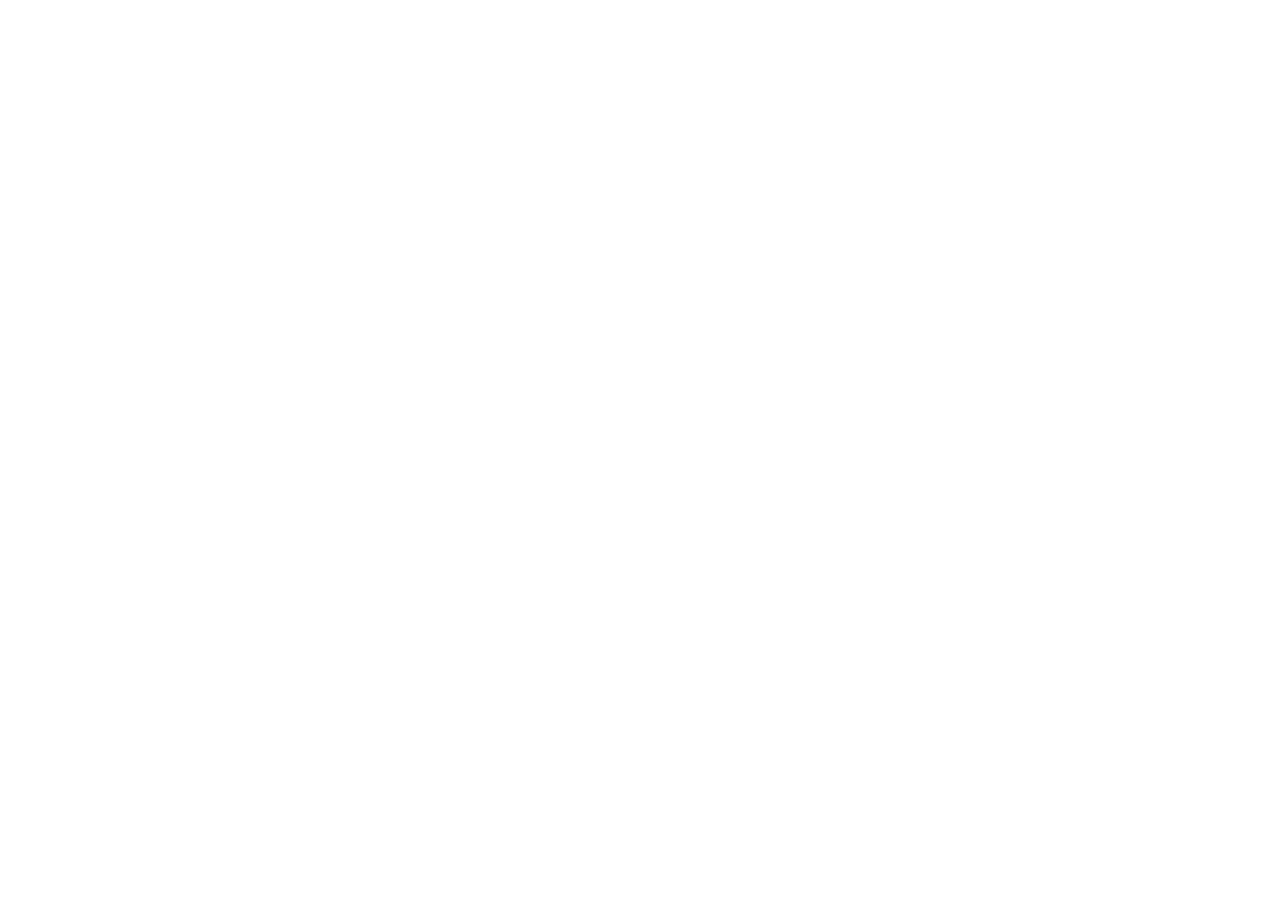
==== bae.html @ ca8261aa "Add files via upload" ====
<!DOCTYPE html>
<html lang="en">
<head>
    <meta charset="UTF-8">
    <meta name="viewport" content="width=device-width, initial-scale=1.0">
    <title>MY LOVE</title>
    
    <link href="https://cdn.jsdelivr.net/npm/bootstrap@5.3.3/dist/css/bootstrap.min.css" rel="stylesheet" 
    integrity="sha384-QWTKZyjpPEjISv5WaRU9OFeRpok6YctnYmDr5pNlyT2bRjXh0JMhjY6hW+ALEwIH" crossorigin="anonymous">
</head>
<body>
<div class="container-fluid bg-$pink" id="hero">

</div>    




    <script src="https://cdn.jsdelivr.net/npm/bootstrap@5.3.3/dist/js/bootstrap.bundle.min.js"
     integrity="sha384-YvpcrYf0tY3lHB60NNkmXc5s9fDVZLESaAA55NDzOxhy9GkcIdslK1eN7N6jIeHz" crossorigin="anonymous"></script>
</body>
</html>
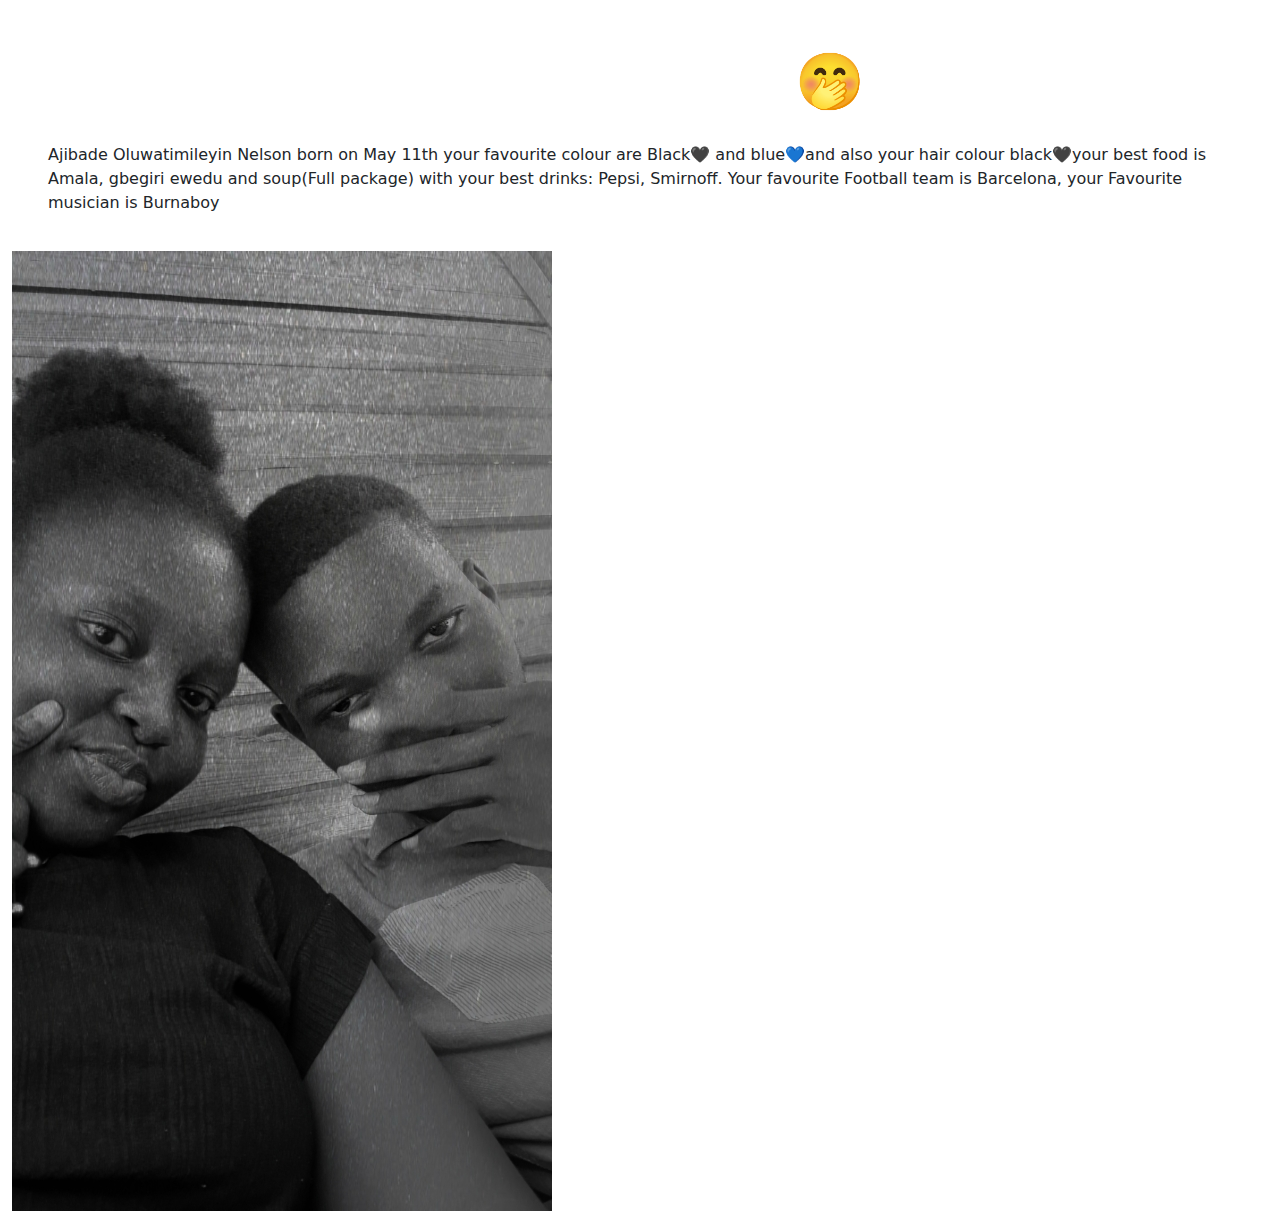
==== commit 553f482b: "Add files via upload" ====
--- a/bae.html
+++ b/bae.html
@@ -4,13 +4,21 @@
     <meta charset="UTF-8">
     <meta name="viewport" content="width=device-width, initial-scale=1.0">
     <title>MY LOVE</title>
-    
+    <link rel="stylesheet" href="bae.css">
     <link href="https://cdn.jsdelivr.net/npm/bootstrap@5.3.3/dist/css/bootstrap.min.css" rel="stylesheet" 
     integrity="sha384-QWTKZyjpPEjISv5WaRU9OFeRpok6YctnYmDr5pNlyT2bRjXh0JMhjY6hW+ALEwIH" crossorigin="anonymous">
 </head>
 <body>
-<div class="container-fluid bg-$pink" id="hero">
-
+<div class="container-fluid" id="hero">
+<div class="About  p-4 align-items-center justify-content-center">
+    <h3 class="m-3 p-2 text-white display-4 text-lead">My handsome virgin boy❤🤭</h3>
+    <p class="about-him m-2 p-1">Ajibade Oluwatimileyin Nelson born on May 11th your favourite colour are Black🖤
+        and blue💙and also your hair colour black🖤your best food is Amala, gbegiri ewedu and soup(Full package) 
+        with your best drinks: Pepsi, Smirnoff. Your favourite Football team is Barcelona,  your
+        Favourite musician is Burnaboy
+        </p>
+</div>
+<img src="first.jpg" class="image">
 </div>    
 
 
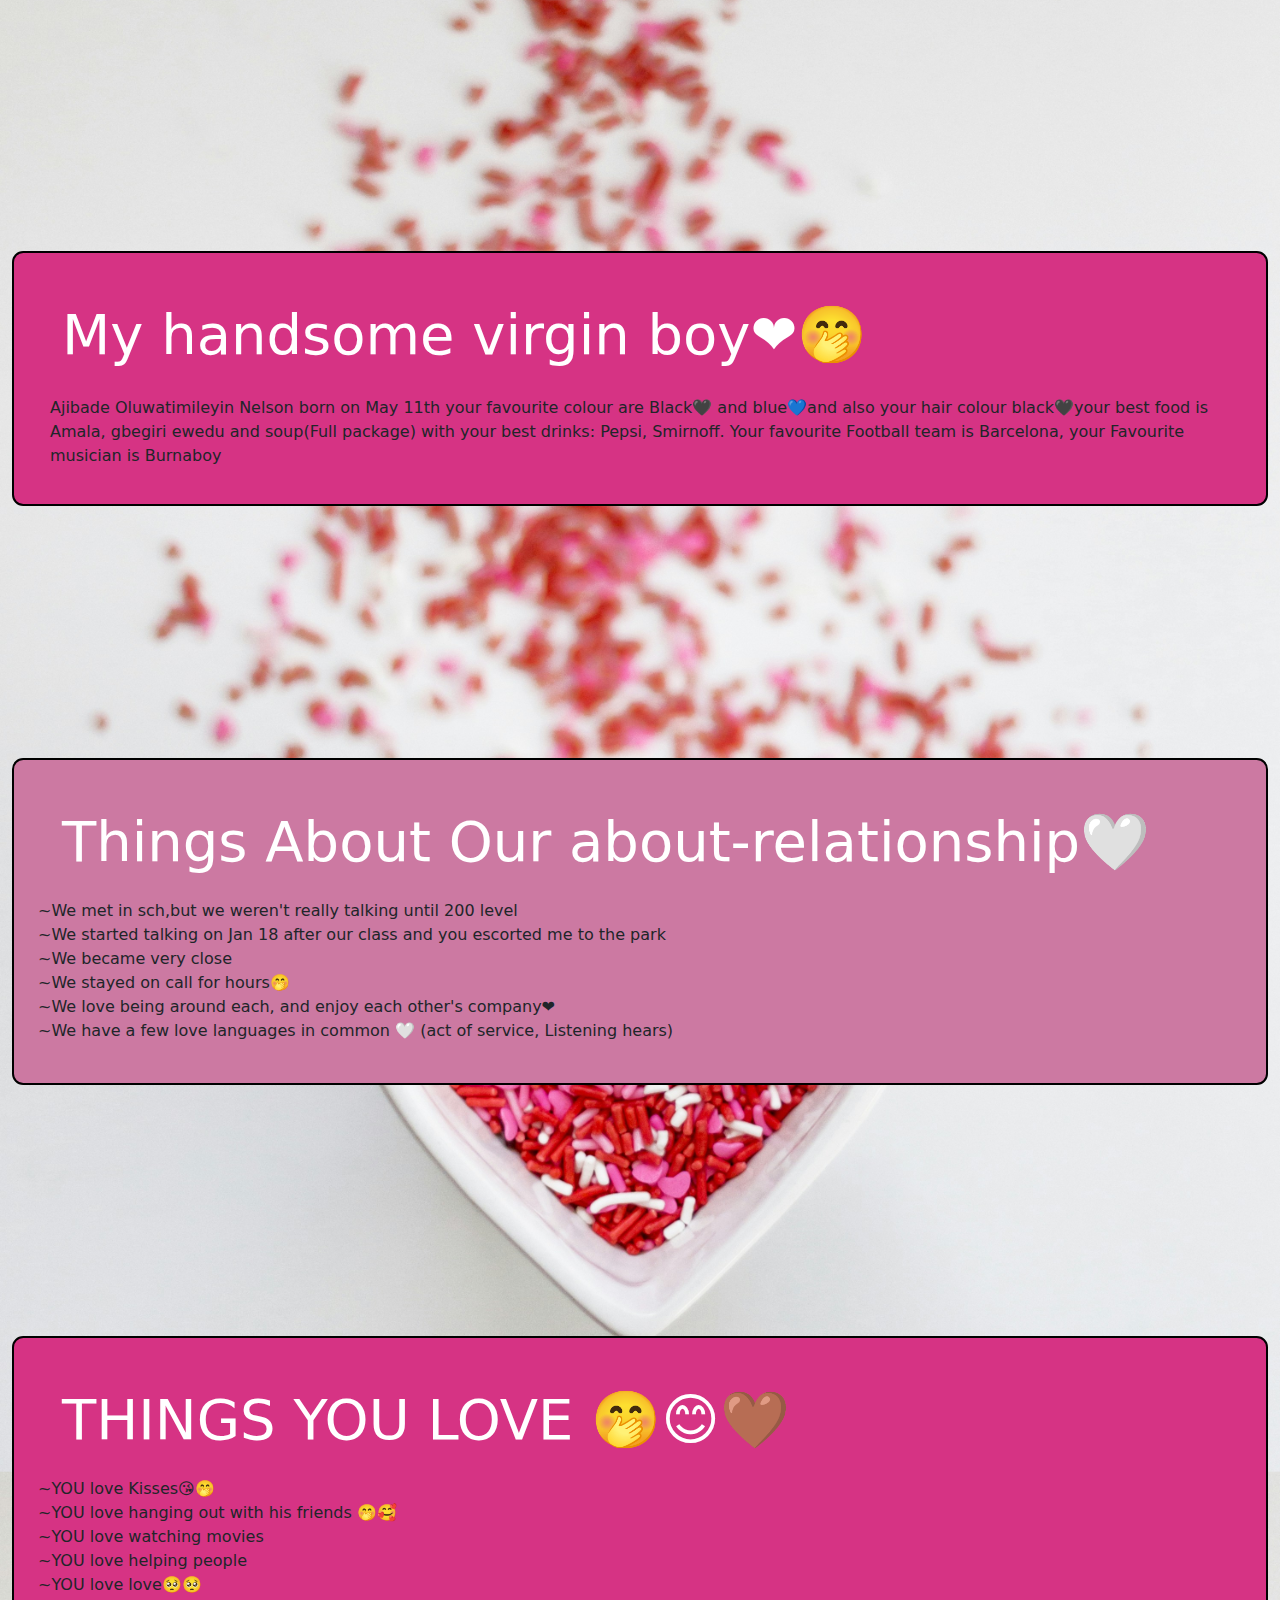
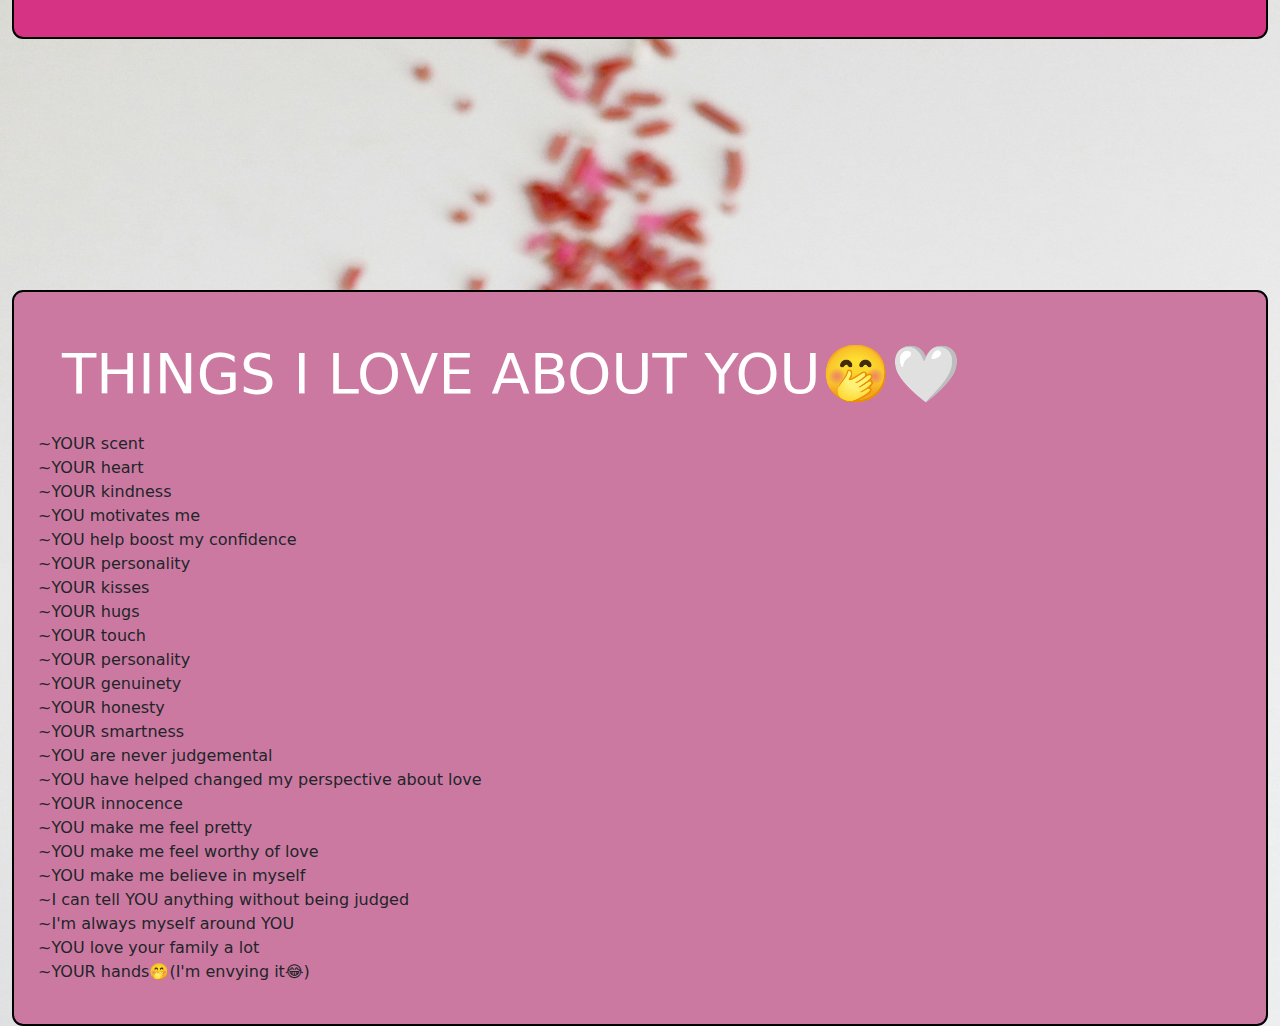
==== commit 383683b4: "Add files via upload" ====
--- a/bae.html
+++ b/bae.html
@@ -18,7 +18,72 @@
         Favourite musician is Burnaboy
         </p>
 </div>
-<img src="first.jpg" class="image">
+<!--
+    <img src="first.jpg" class="image">
+-->
+
+<div class="about-relationship p-4 align-items-center justify-content-center">
+    <h3 class="m-3 p-2 text-white display-4 text-lead">
+       Things About Our about-relationship🤍
+    </h3>
+    <p class="about-our-relationship">
+       
+~We met in sch,but we weren't really talking until 200 level<br>
+~We started talking on Jan 18 after our class and you escorted me to the park<br>
+~We became very close<br>
+~We stayed on call for hours🤭<br>
+~We love being around each, and enjoy each other's company❤<br>
+~We have a few love languages in common 🤍
+(act of service, Listening hears)<br>
+
+    </p>
+</div>
+<div class="second-phase p-4 align-items-center justify-content-center">
+    <h3 class="m-3 p-2 text-white display-4 text-lead">
+        THINGS YOU LOVE 🤭😊🤎
+    </h3>
+    <p class="second-phase-text">
+       
+        ~YOU love Kisses😘🤭<br>
+        ~YOU love hanging out with his friends 🤭🥰<br>
+        ~YOU love watching movies<br>
+        ~YOU love helping people<br>
+        ~YOU love love🥺🥺<br>
+
+    </p>
+</div>
+<div class="third-phase p-4 align-items-center justify-content-center">
+    <h3 class="m-3 p-2 text-white display-4 text-lead">
+        THINGS I LOVE ABOUT YOU🤭🤍
+    </h3>
+    <p class="third-phase-text">
+    
+        ~YOUR scent<BR>
+~YOUR heart<br>
+~YOUR kindness<br>
+~YOU motivates me<br>
+~YOU help boost my confidence<br>
+~YOUR personality<br>
+~YOUR kisses<br>
+~YOUR hugs<br>
+~YOUR touch<br>
+~YOUR personality<br>
+~YOUR genuinety <br>
+~YOUR honesty<br>
+~YOUR smartness<br>
+~YOU are never judgemental<br>
+~YOU have helped changed my perspective about love<br>
+~YOUR innocence<br>
+~YOU make me feel pretty<br>
+~YOU make me feel worthy of love<br>
+~YOU make me believe in myself<br>
+~I can tell YOU anything without being judged<br>
+~I'm always myself around YOU<br>
+~YOU love your family a lot<br>
+~YOUR hands🤭(I'm envying it😂)<br>
+    </p>
+</div>
+
 </div>    
 
 
--- a/bae.css
+++ b/bae.css
@@ -0,0 +1,30 @@
+body{
+    background-image: url(sec-background.jpg);
+    background-position: center;
+    background-repeat: repeat;
+    background-size: cover;
+    width: 100%;
+    height: 100vh;
+}
+.About, .second-phase{
+    background-color: #d63384;
+    border: 1px solid white;
+    margin-top: 20%;
+    border-radius: .7rem;
+    border: 2px solid black;
+}
+.about-him{
+    font-size: 16px;
+}
+.image{
+    width: 50%;
+    height: 50%;
+    
+}
+.about-relationship, .third-phase{
+    background-color: #cc79a2;
+    border: 1px solid white;
+    margin-top: 20%;
+    border-radius: .7rem;
+    border: 2px solid black;
+}
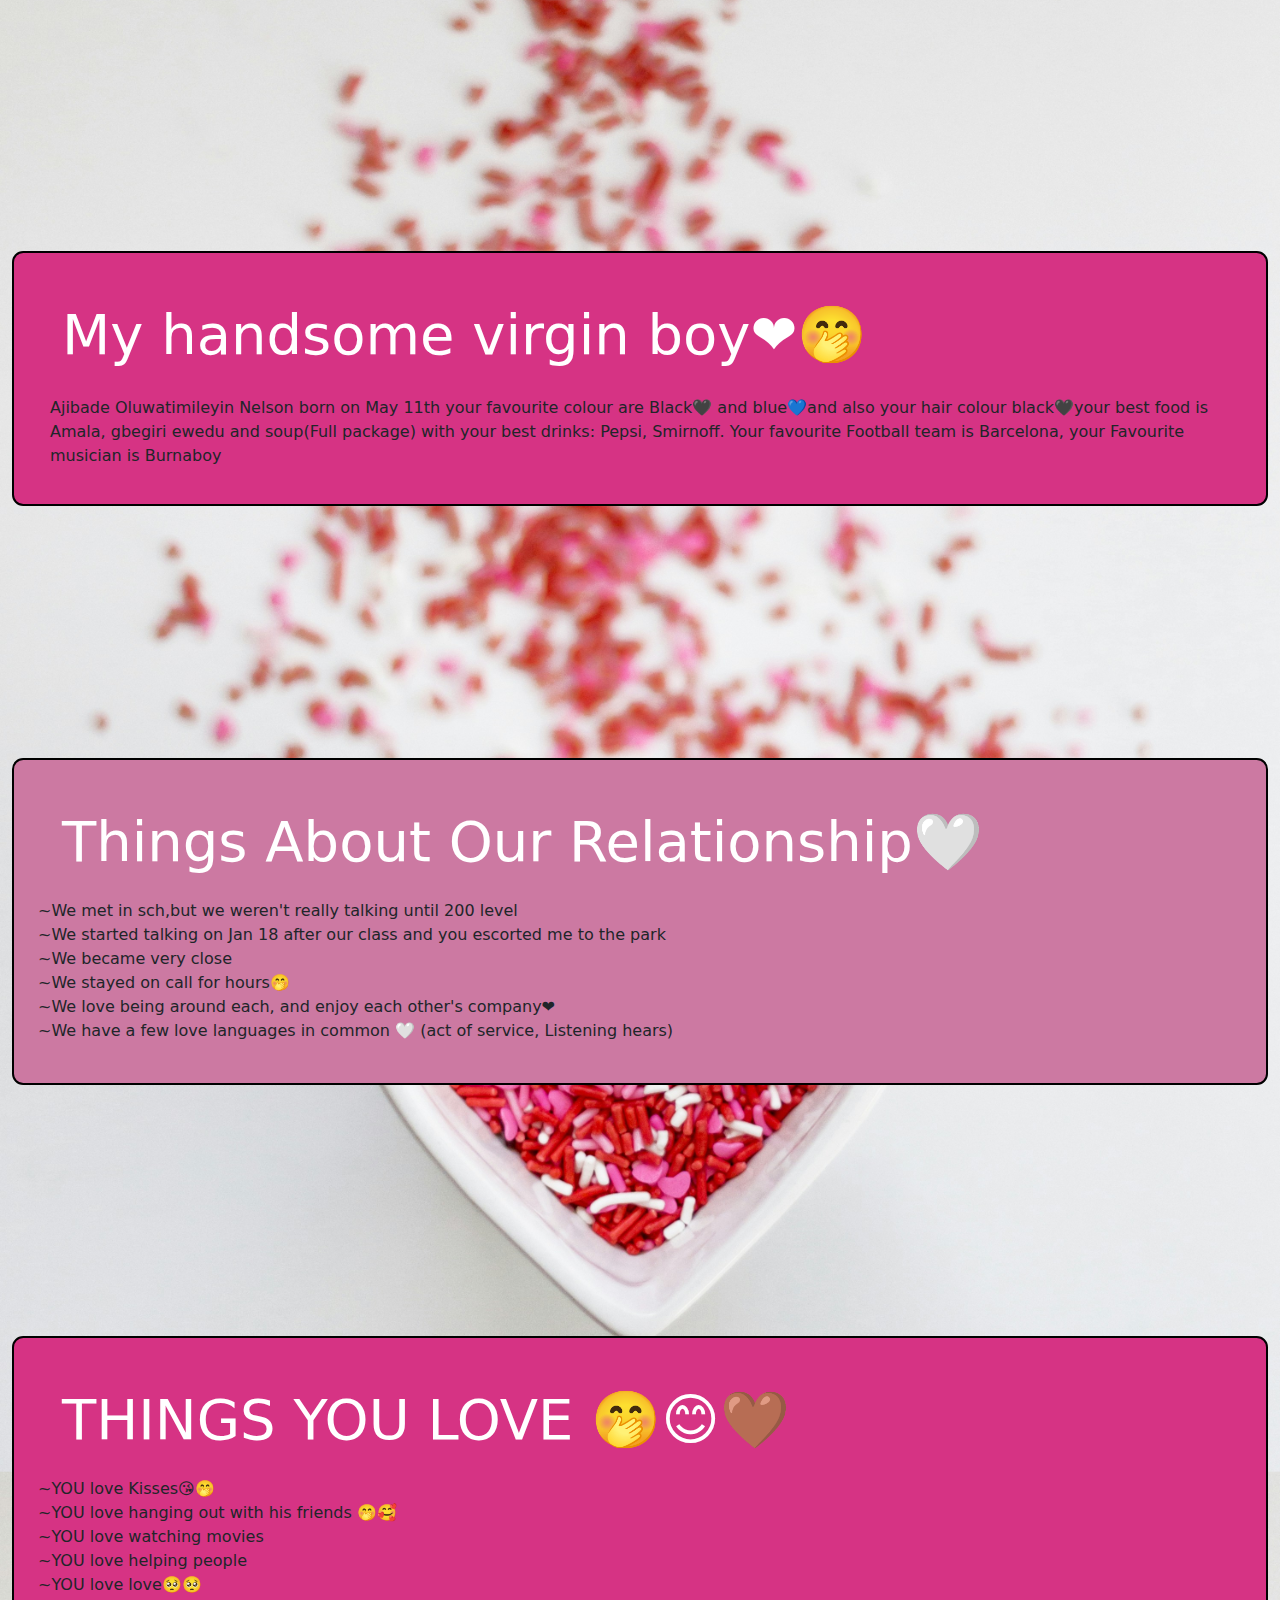
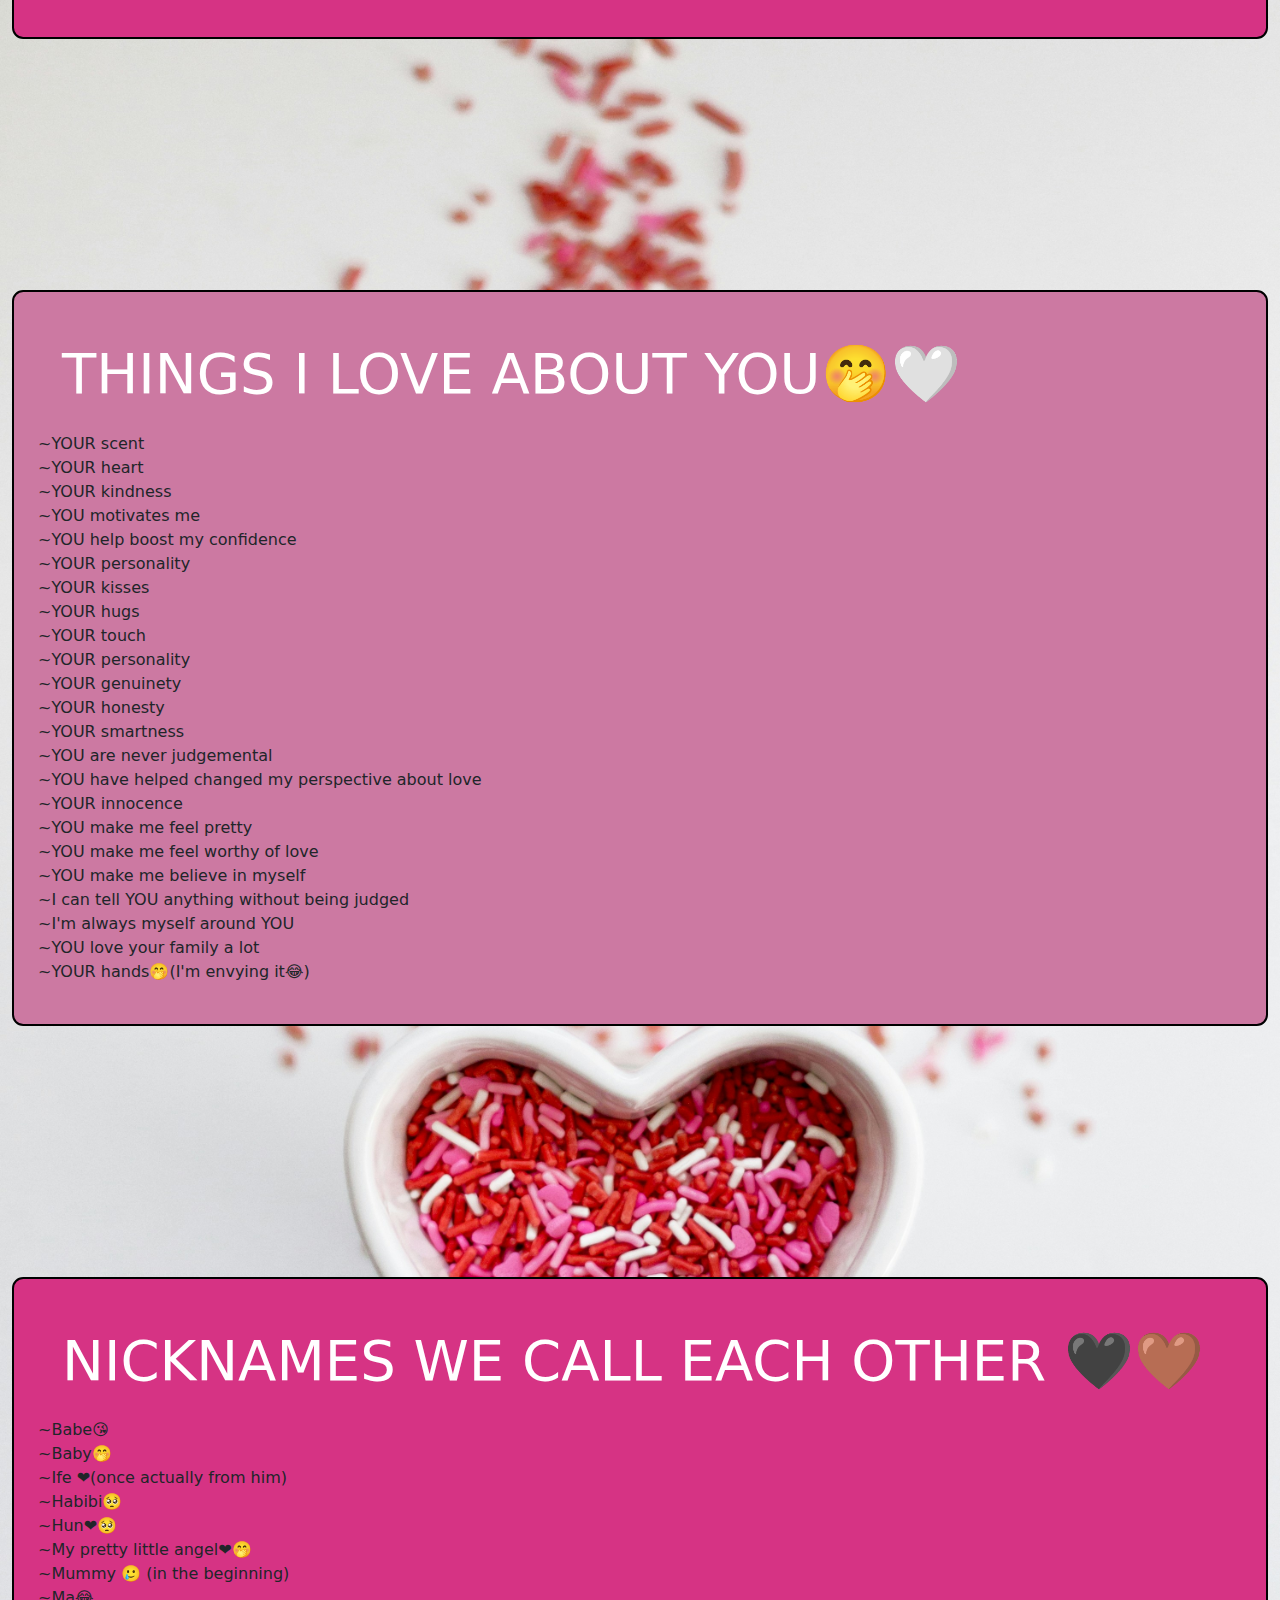
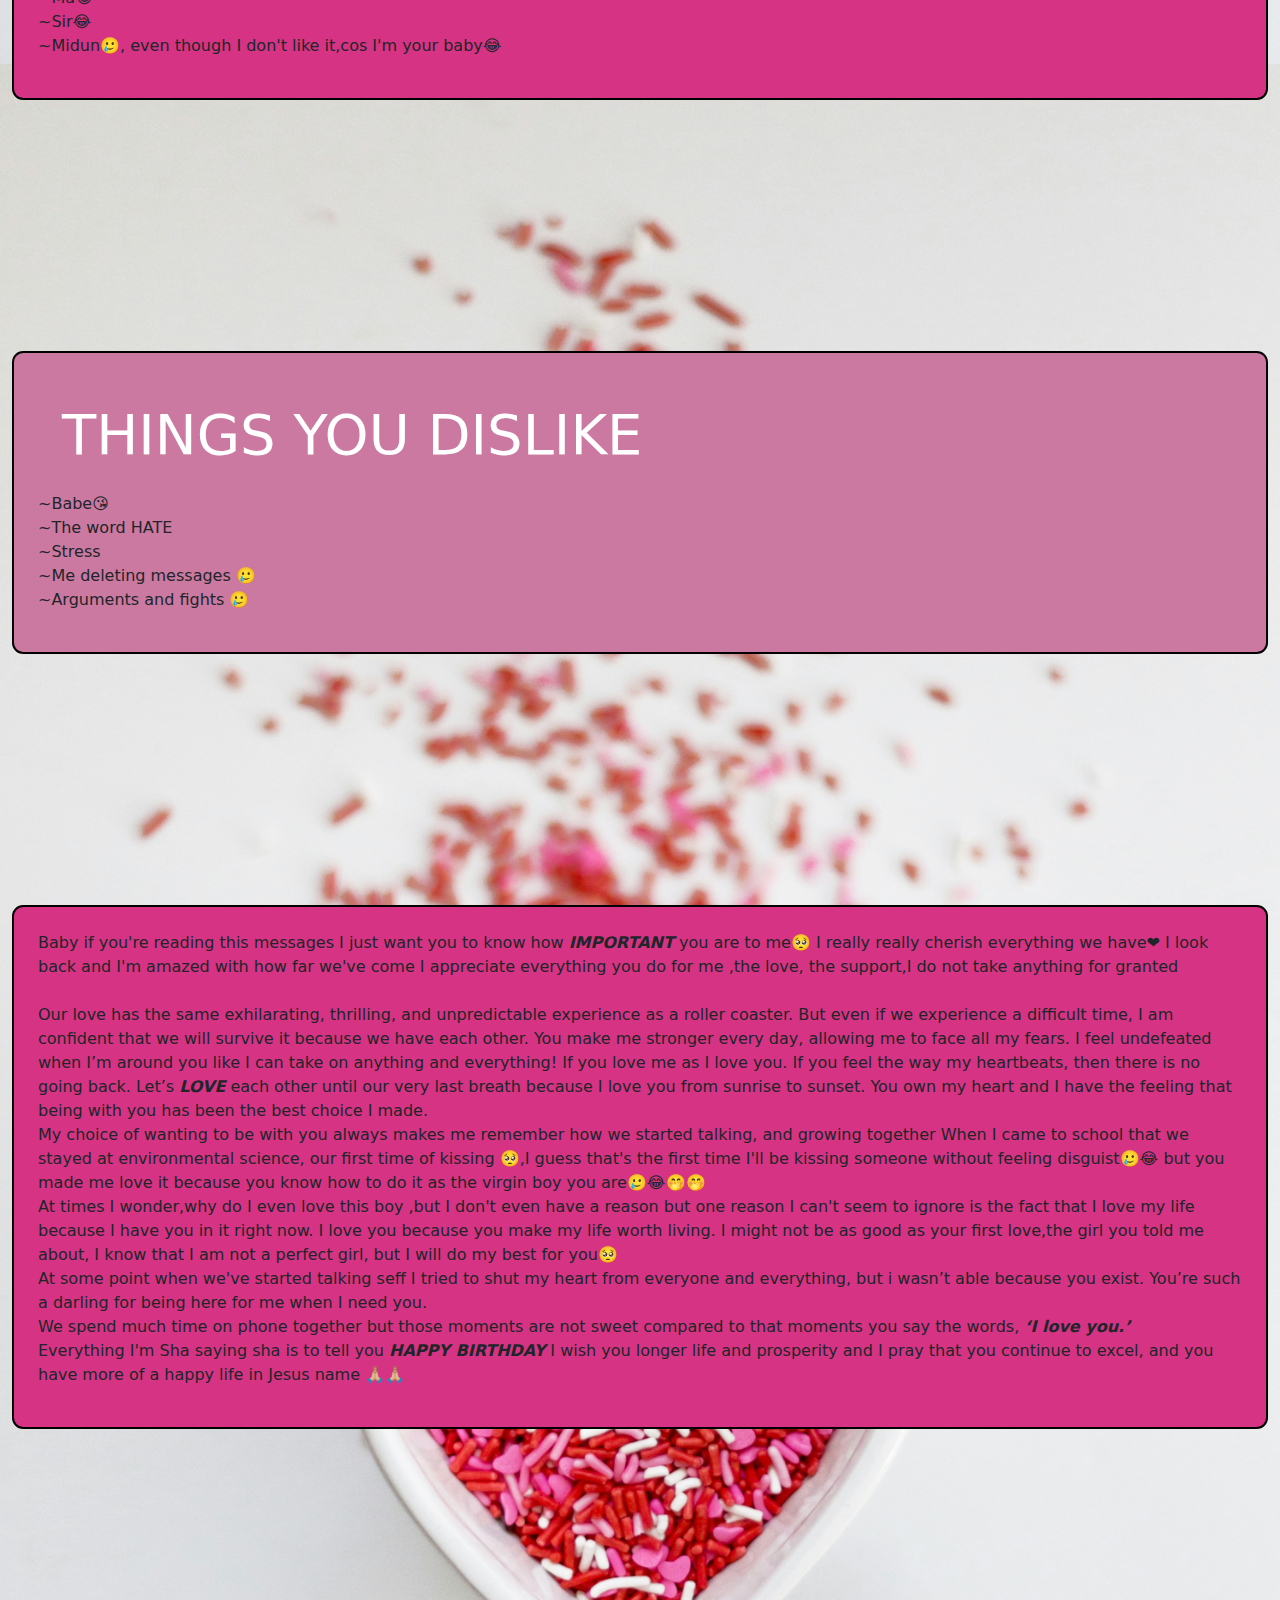
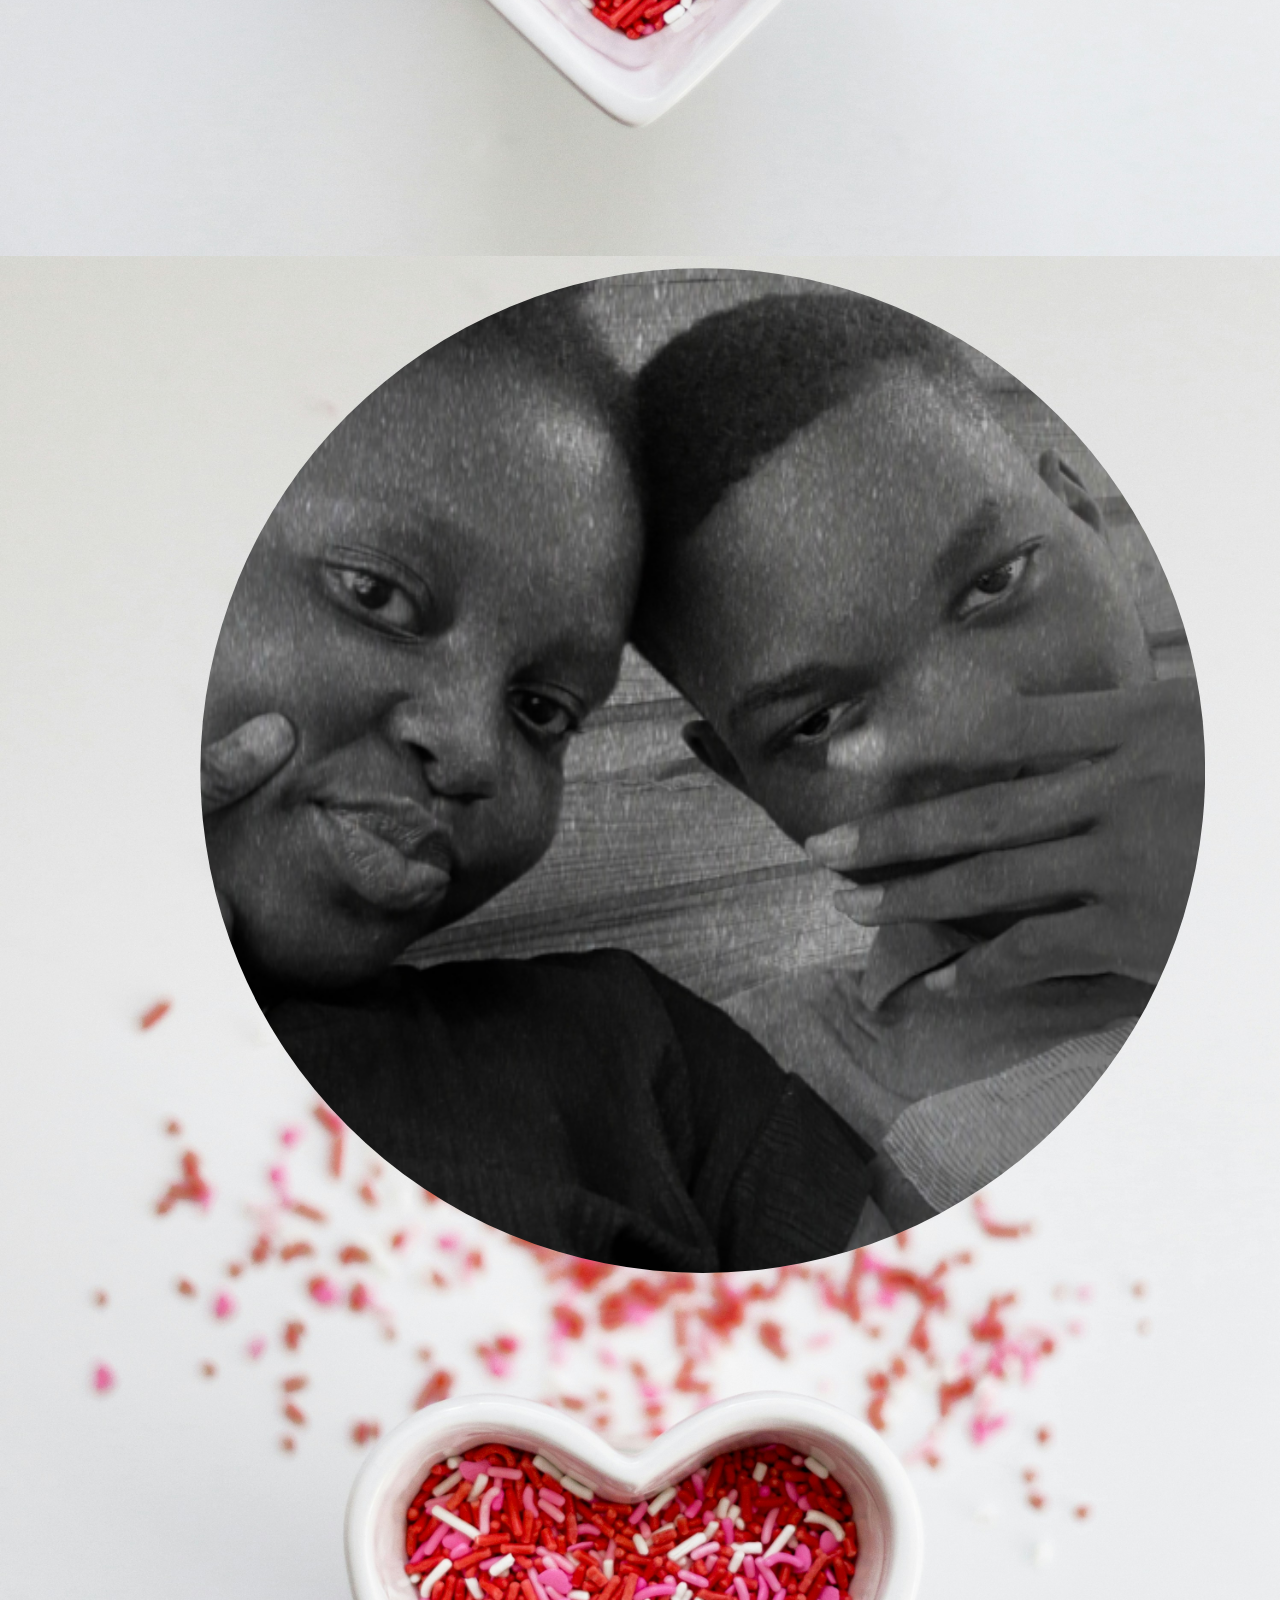
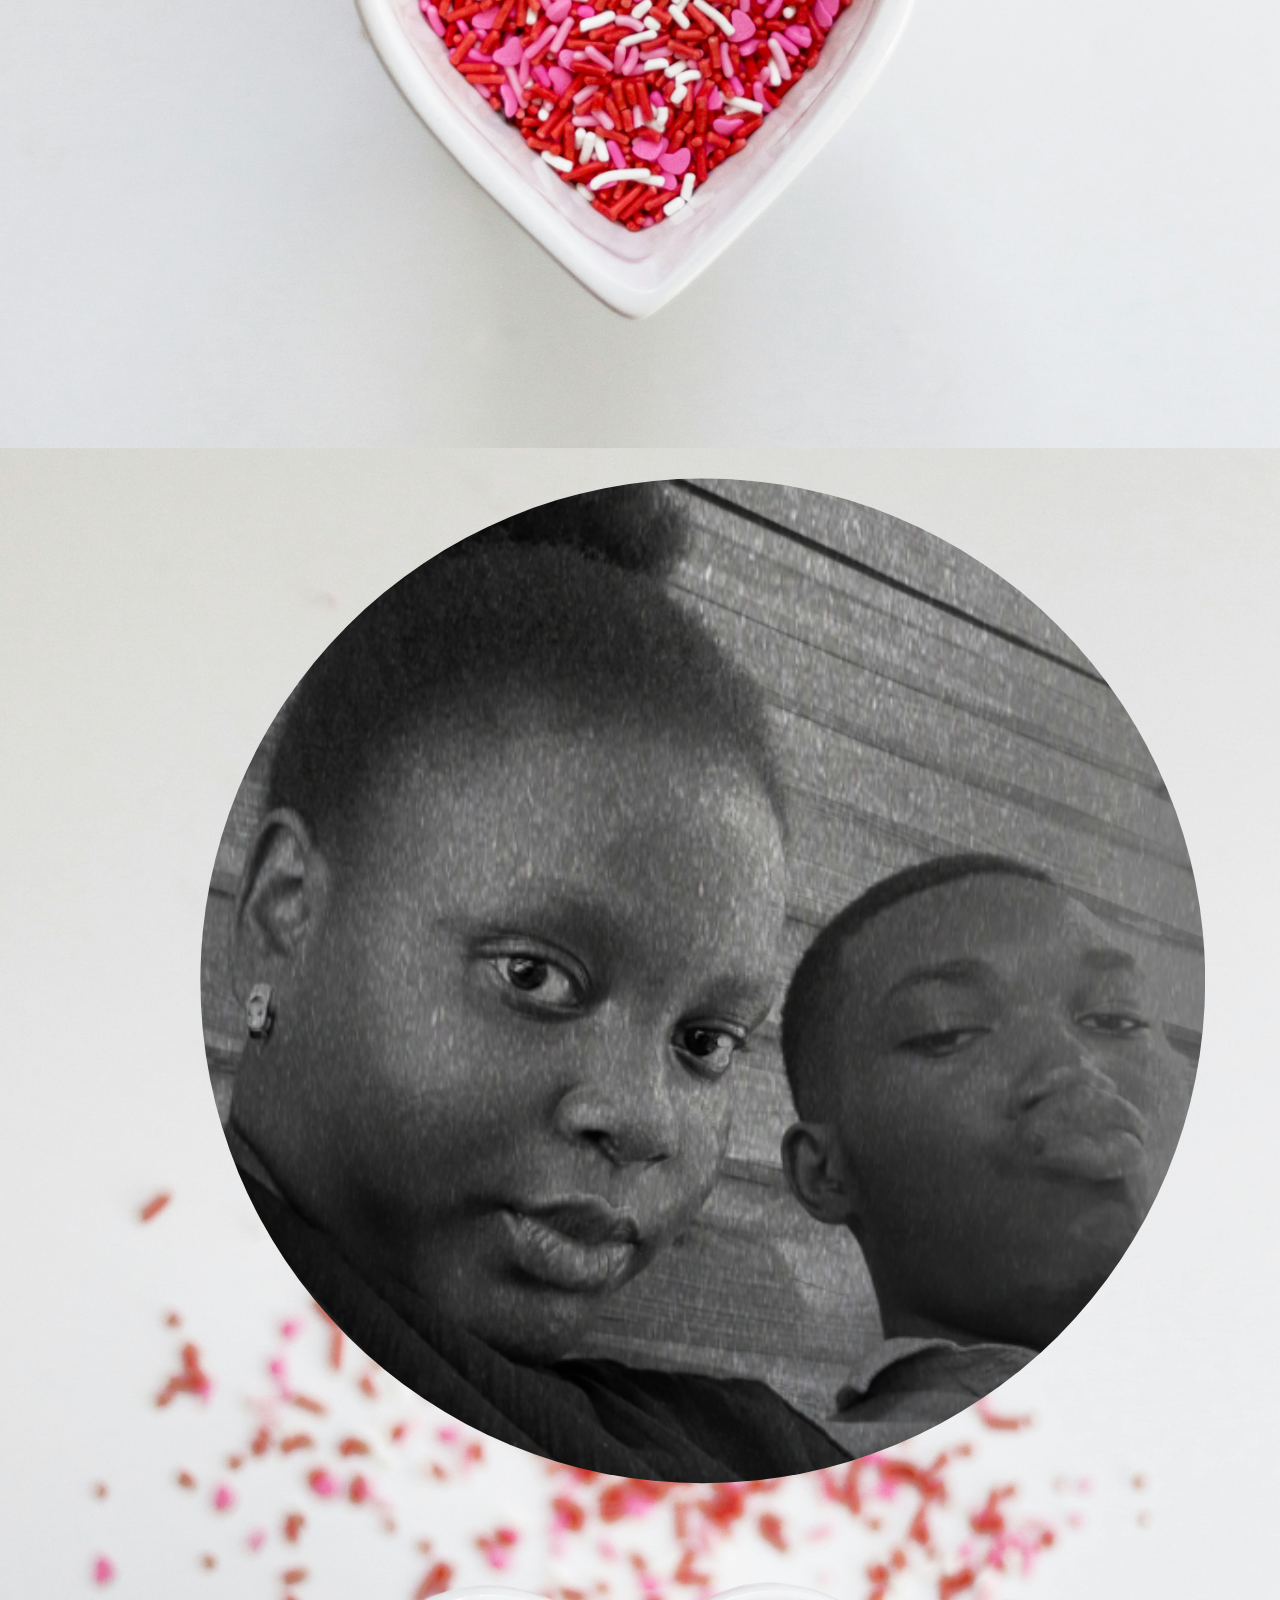
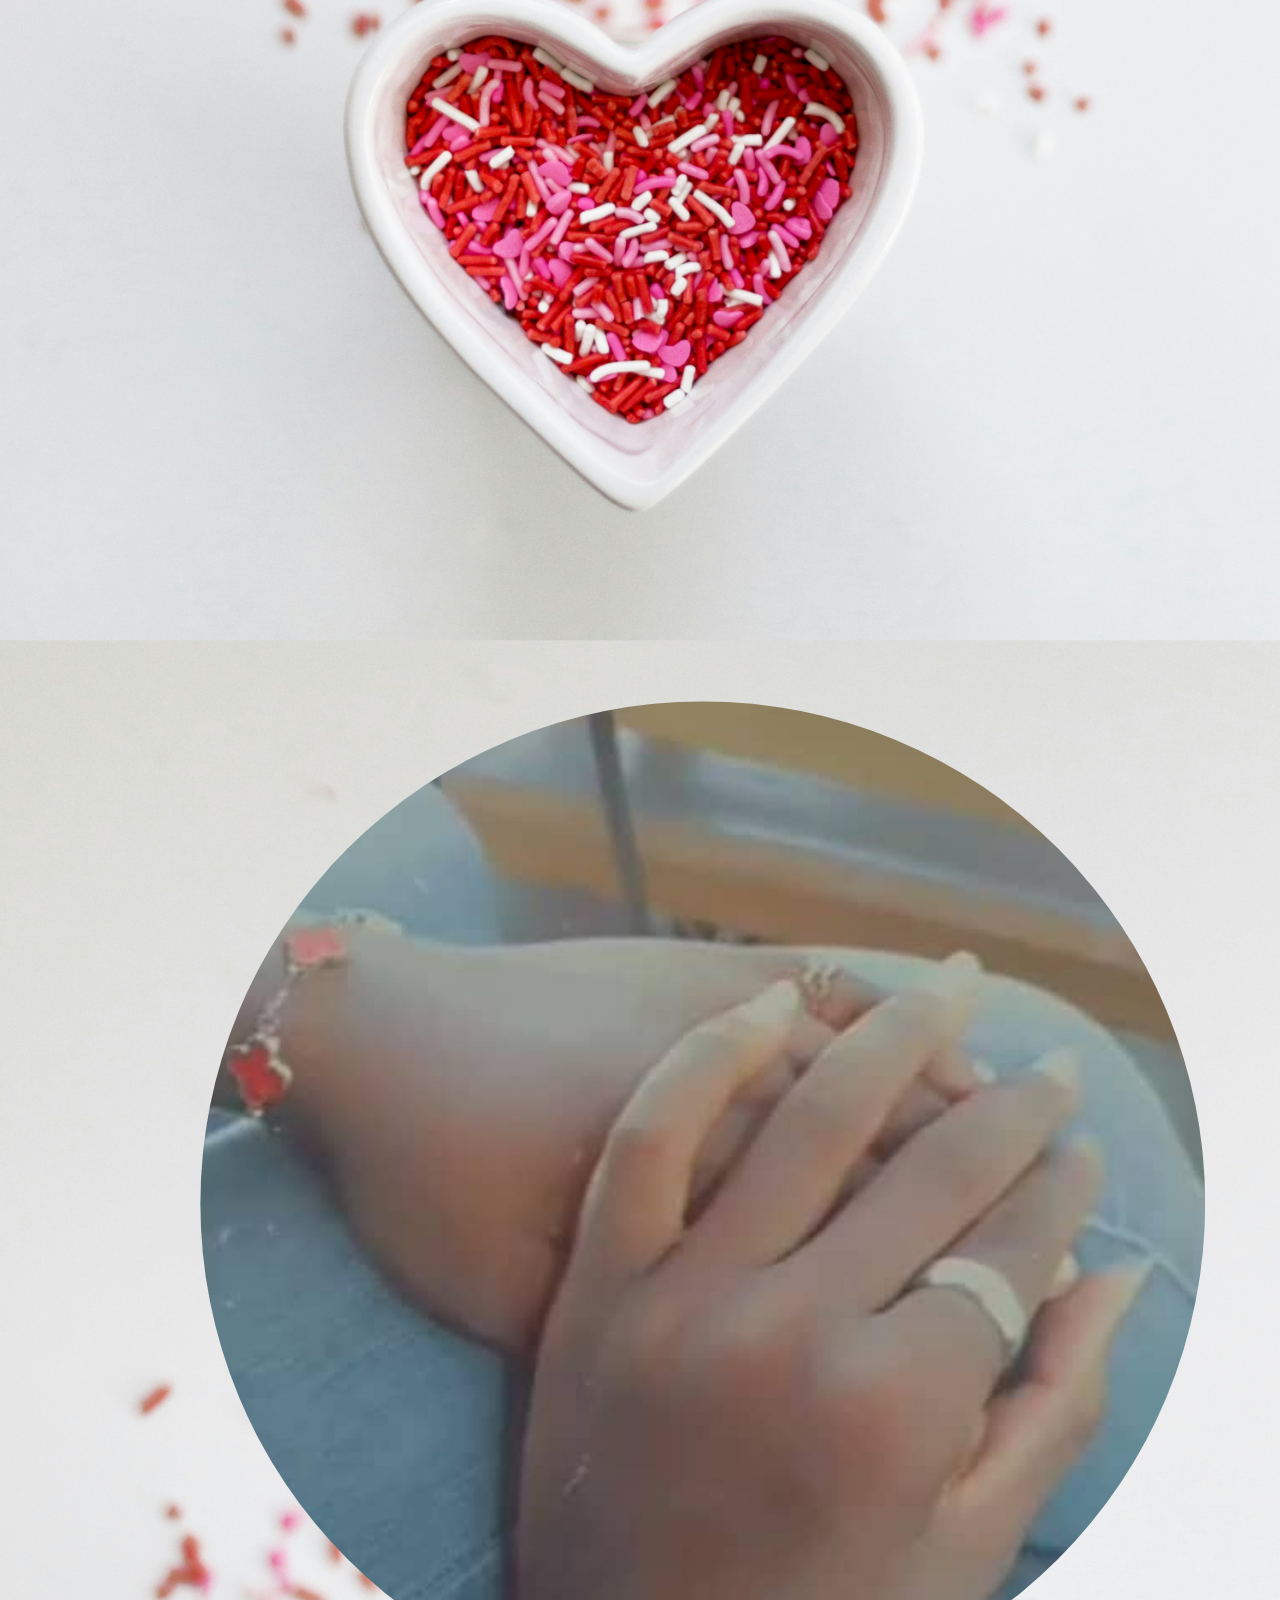
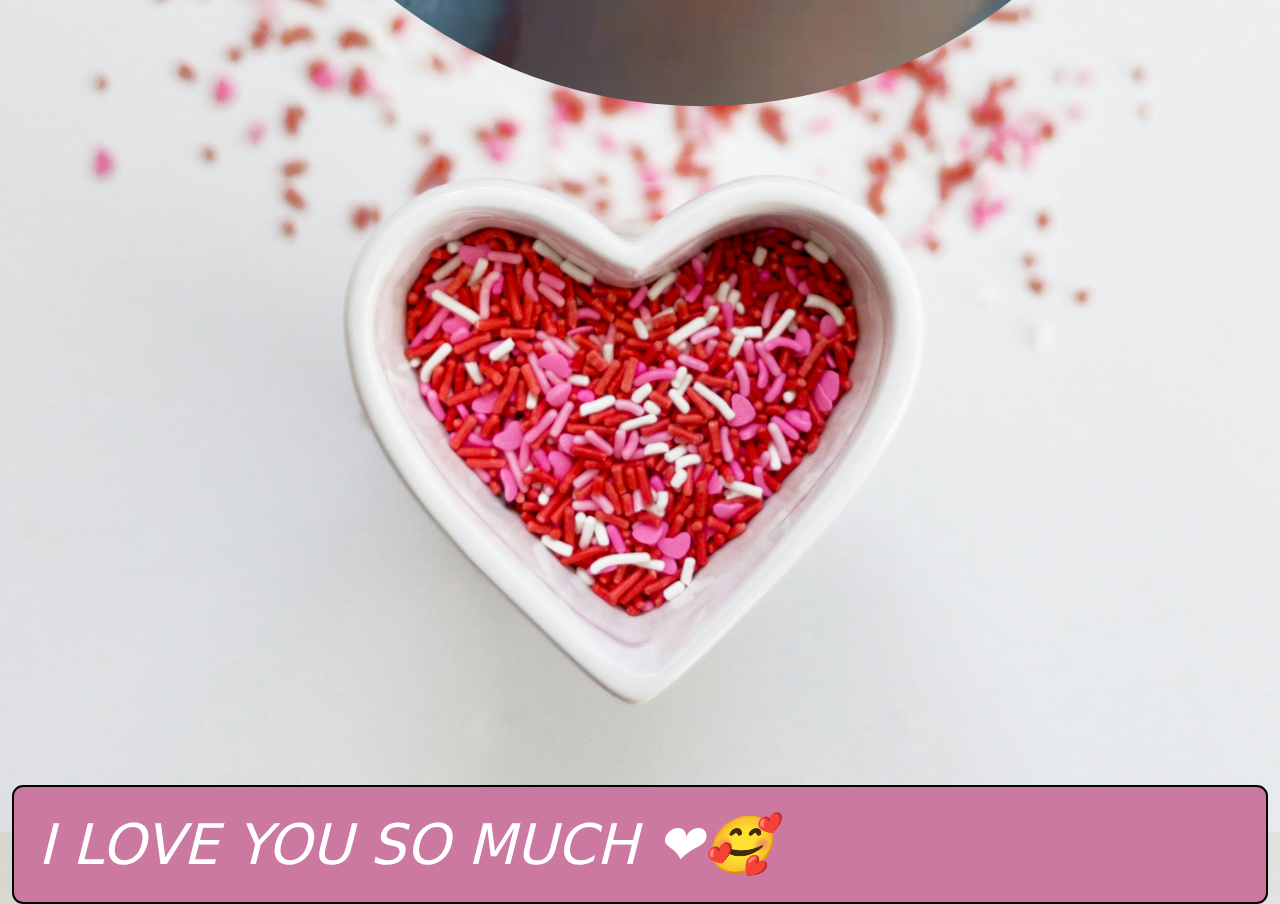
==== commit acd4b412: "Add files via upload" ====
--- a/bae.html
+++ b/bae.html
@@ -24,7 +24,7 @@
 
 <div class="about-relationship p-4 align-items-center justify-content-center">
     <h3 class="m-3 p-2 text-white display-4 text-lead">
-       Things About Our about-relationship🤍
+       Things About Our Relationship🤍
     </h3>
     <p class="about-our-relationship">
        
@@ -83,6 +83,94 @@
 ~YOUR hands🤭(I'm envying it😂)<br>
     </p>
 </div>
+<div class="forth-phase p-4 align-items-center justify-content-center">
+    <h3 class="m-3 p-2 text-white display-4 text-lead">
+        NICKNAMES WE CALL EACH OTHER 🖤🤎
+    </h3>
+    <p class="forth-phase-text">
+       
+        ~Babe😘<br>
+~Baby🤭<br>
+~Ife ❤(once actually from him)<br>
+~Habibi🥺<br>
+~Hun❤🥺<br>
+~My pretty little angel❤🤭<br>
+~Mummy 🥲 (in the beginning)<br>
+~Ma😂<br>
+~Sir😂<br>
+~Midun🥲, even though I don't like it,cos I'm your baby😂<br>
+    </p>
+</div>
+<div class="fifth-phase p-4 align-items-center justify-content-center">
+    <h3 class="m-3 p-2 text-white display-4 text-lead">
+        THINGS YOU DISLIKE
+    </h3>
+    <p class="fifth-phase-text">
+       
+        ~Babe😘<br>
+~The word HATE<br>
+~Stress<br>
+~Me deleting messages 🥲<br>
+~Arguments and fights 🥲<br>
+    </p>
+</div>
+
+<div class="sixth-phase p-4 align-items-center justify-content-center">
+   
+    <p class="sixth-phase-text">
+        Baby if you're reading this messages I just want you to know how <em><strong>IMPORTANT</strong></em> you are to me🥺
+        I really really cherish everything we have❤
+        I look back and I'm amazed with how far we've come
+        I appreciate everything you do for me ,the love, 
+        the support,I do not take anything for granted<br><br>
+        Our love has the same exhilarating, thrilling, and unpredictable experience as a roller coaster.
+         But even if we experience a difficult time, I am confident that we will survive it because we have each other. 
+         You make me stronger every day, allowing me to face all my fears. I feel undefeated when I’m around you like
+          I can take on anything and everything!
+        
+        If you love me as I love you. If you feel the way my heartbeats, then there is no going back. Let’s <em><strong>LOVE</strong></em> each
+         other until our very last breath because I love you from sunrise to sunset. You own my heart and I have the
+          feeling that being with you has been the best choice I made.<br>
+        
+        My choice of wanting to be with you always makes me remember how we started talking, and growing together
+        When I came to school that we stayed at environmental science, our first time of kissing 🥺,I guess that's 
+        the first time I'll be kissing someone without feeling disguist🥲😂
+        but you made me love it because you know how to do it as the virgin boy you are🥲😂🤭🤭<br>
+        
+        At times I wonder,why do I even love this boy ,but I don't even have a reason
+        but one reason I can't seem to ignore is the fact that I love my life because I have you in it right now. 
+        I love you because you make my life worth living. I might not be as good as your first love,the girl you told me about, 
+        I know that I am not a perfect girl, but I will do my best for you🥺<br>
+        
+        At some point when we've started talking seff I tried to shut my heart from everyone and everything, 
+        but i wasn’t able because you exist. You’re such a darling for being here for me when I need you. <br>
+        
+        We spend much time on phone together but those moments are not sweet compared to that moments you say the words,
+        <em><strong> ‘I love you.’</strong></em><br>
+        
+        Everything I'm Sha saying sha is to tell you <em><strong>HAPPY BIRTHDAY</strong></em>
+        I wish you longer life and prosperity
+        and I pray that you continue to excel, and you have more of a happy life in Jesus name 🙏🏼🙏🏼
+    </p>
+</div>
+<br><br>
+<div id="first-pic">
+    <img src="first.jpg">
+</div><br>
+<div id="second-pic">
+    <img src="second.jpg">
+</div><br>
+<div id="third-pic">
+    <img src="third.jpg">
+</div><br>
+
+
+<div id="end">
+    <h3 class="m-3 p-2 text-white display-4 text-lead">
+        <em><strong>I LOVE YOU SO MUCH ❤🥰</strong></em>
+    </h3>
+    
+</div>
 
 </div>    
 
--- a/bae.css
+++ b/bae.css
@@ -6,7 +6,7 @@
     width: 100%;
     height: 100vh;
 }
-.About, .second-phase{
+.About, .second-phase, .forth-phase, .sixth-phase{
     background-color: #d63384;
     border: 1px solid white;
     margin-top: 20%;
@@ -21,10 +21,22 @@
     height: 50%;
     
 }
-.about-relationship, .third-phase{
+.about-relationship, .third-phase, .fifth-phase, #end{
     background-color: #cc79a2;
     border: 1px solid white;
     margin-top: 20%;
     border-radius: .7rem;
     border: 2px solid black;
 }
+img{
+    width: 80%;
+    height: 50%;
+    margin-left: 15%;
+    clip-path: circle();
+}
+.first-pic, .second-pic, .third-pic{
+    display: flex;
+    align-items: center;
+    justify-content: center;
+    
+}